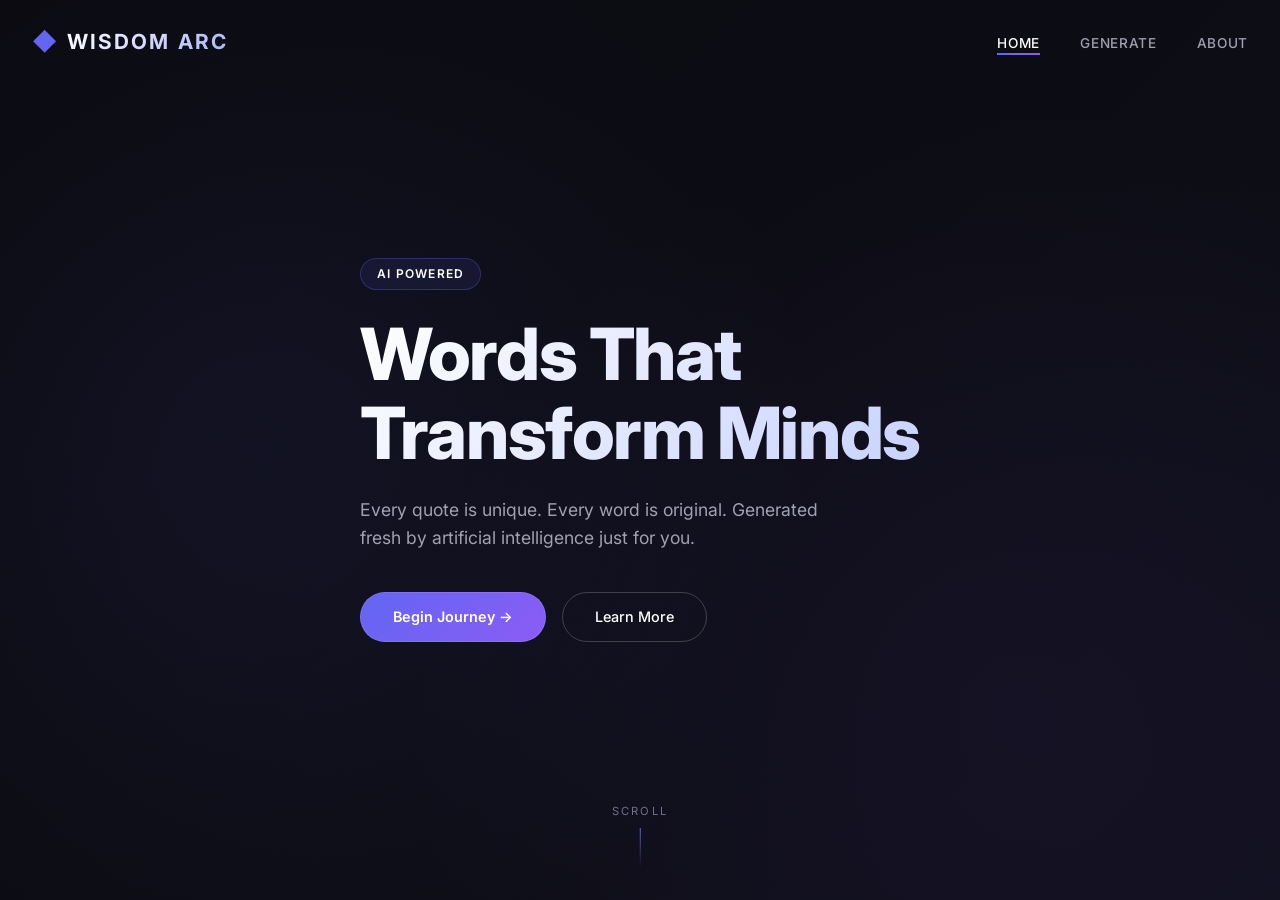
==== index.html @ d0ecbc01 "Initial commit - Wisdom Arc project" ====
<!DOCTYPE html>
<html lang="en">
<head>
    <meta charset="UTF-8">
    <meta name="viewport" content="width=device-width, initial-scale=1.0">
    <title>Wisdom Arc | AI Quote Generator</title>
    <link rel="stylesheet" href="css/style.css">
    <link href="https://fonts.googleapis.com/css2?family=Inter:opsz,wght@14..32,300;400;500;600;700;800&display=swap" rel="stylesheet">
</head>
<body>

    <nav class="navbar">
        <div class="nav-container">
            <div class="logo">
                <span class="logo-icon">◆</span>
                <span class="logo-text">WISDOM ARC</span>
            </div>
            <ul class="nav-links">
                <li><a href="index.html" class="active">HOME</a></li>
                <li><a href="generate.html">GENERATE</a></li>
                <li><a href="about.html">ABOUT</a></li>
            </ul>
        </div>
    </nav>

    <section class="hero">
        <div class="hero-overlay"></div>
        <div class="hero-content">
            <div class="hero-badge">AI POWERED</div>
            <h1 class="hero-title">Words That<br>Transform Minds</h1>
            <p class="hero-subtitle">Every quote is unique. Every word is original. Generated fresh by artificial intelligence just for you.</p>
            <div class="hero-buttons">
                <a href="generate.html" class="btn-primary">Begin Journey →</a>
                <a href="about.html" class="btn-secondary">Learn More</a>
            </div>
        </div>
        <div class="hero-scroll">
            <span>SCROLL</span>
            <div class="scroll-line"></div>
        </div>
    </section>

    <script>
        window.addEventListener('scroll', () => {
            const navbar = document.querySelector('.navbar');
            if (window.scrollY > 50) {
                navbar.classList.add('scrolled');
            } else {
                navbar.classList.remove('scrolled');
            }
        });
    </script>
</body>
</html>
---- css/style.css ----
* {
    margin: 0;
    padding: 0;
    box-sizing: border-box;
}

body {
    font-family: 'Inter', sans-serif;
    background: #0a0a0f;
    color: #ffffff;
    line-height: 1.5;
    overflow-x: hidden;
}

::-webkit-scrollbar {
    width: 8px;
}

::-webkit-scrollbar-track {
    background: #1a1a20;
}

::-webkit-scrollbar-thumb {
    background: #3b3b45;
    border-radius: 4px;
}

::-webkit-scrollbar-thumb:hover {
    background: #6366f1;
}

.navbar {
    position: fixed;
    top: 0;
    width: 100%;
    padding: 1.5rem 0;
    z-index: 1000;
    transition: all 0.4s ease;
    background: transparent;
}

.navbar.scrolled {
    background: rgba(10, 10, 15, 0.95);
    backdrop-filter: blur(20px);
    border-bottom: 1px solid rgba(255, 255, 255, 0.05);
    padding: 1rem 0;
}

.nav-container {
    max-width: 1280px;
    margin: 0 auto;
    padding: 0 2rem;
    display: flex;
    justify-content: space-between;
    align-items: center;
}

.logo {
    display: flex;
    align-items: center;
    gap: 0.5rem;
    font-size: 1.3rem;
    font-weight: 700;
    letter-spacing: 0.1em;
}

.logo-icon {
    font-size: 1.5rem;
    color: #6366f1;
}

.logo-text {
    background: linear-gradient(135deg, #ffffff, #a5b4fc);
    -webkit-background-clip: text;
    background-clip: text;
    color: transparent;
}

.nav-links {
    display: flex;
    gap: 2.5rem;
    list-style: none;
}

.nav-links a {
    color: #a0a0b0;
    text-decoration: none;
    font-weight: 500;
    font-size: 0.85rem;
    letter-spacing: 0.05em;
    transition: color 0.3s ease;
    position: relative;
    padding-bottom: 0.25rem;
}

.nav-links a::after {
    content: '';
    position: absolute;
    bottom: 0;
    left: 0;
    width: 0;
    height: 2px;
    background: linear-gradient(90deg, #6366f1, #8b5cf6);
    transition: width 0.3s ease;
}

.nav-links a:hover::after,
.nav-links a.active::after {
    width: 100%;
}

.nav-links a:hover,
.nav-links a.active {
    color: #ffffff;
}

.hero {
    min-height: 100vh;
    display: flex;
    align-items: center;
    position: relative;
    background: linear-gradient(135deg, #0a0a0f 0%, #0f0f1a 100%);
}

.hero-overlay {
    position: absolute;
    top: 0;
    left: 0;
    width: 100%;
    height: 100%;
    background: radial-gradient(circle at 20% 50%, rgba(99, 102, 241, 0.08) 0%, transparent 50%),
                radial-gradient(circle at 80% 80%, rgba(139, 92, 246, 0.06) 0%, transparent 50%);
    pointer-events: none;
}

.hero-content {
    max-width: 1280px;
    margin: 0 auto;
    padding: 0 2rem;
    position: relative;
    z-index: 2;
}

.hero-badge {
    display: inline-block;
    padding: 0.35rem 1rem;
    background: rgba(99, 102, 241, 0.1);
    border: 1px solid rgba(99, 102, 241, 0.3);
    border-radius: 100px;
    font-size: 0.75rem;
    font-weight: 600;
    letter-spacing: 0.1em;
    margin-bottom: 1.5rem;
    backdrop-filter: blur(4px);
}

.hero-title {
    font-size: 4.5rem;
    font-weight: 800;
    line-height: 1.1;
    letter-spacing: -0.02em;
    margin-bottom: 1.5rem;
    background: linear-gradient(135deg, #ffffff 0%, #c7d2fe 100%);
    -webkit-background-clip: text;
    background-clip: text;
    color: transparent;
}

.hero-subtitle {
    font-size: 1.1rem;
    color: #a0a0b0;
    max-width: 500px;
    margin-bottom: 2.5rem;
    line-height: 1.6;
}

.hero-buttons {
    display: flex;
    gap: 1rem;
    flex-wrap: wrap;
}

.btn-primary {
    display: inline-flex;
    align-items: center;
    gap: 0.5rem;
    padding: 0.8rem 2rem;
    background: linear-gradient(135deg, #6366f1, #8b5cf6);
    border-radius: 100px;
    text-decoration: none;
    color: white;
    font-weight: 600;
    font-size: 0.9rem;
    transition: all 0.3s ease;
    border: 1px solid rgba(255, 255, 255, 0.1);
}

.btn-primary:hover {
    transform: translateY(-2px);
    box-shadow: 0 10px 30px rgba(99, 102, 241, 0.3);
    gap: 0.75rem;
}

.btn-secondary {
    display: inline-flex;
    align-items: center;
    padding: 0.8rem 2rem;
    background: transparent;
    border: 1px solid rgba(255, 255, 255, 0.2);
    border-radius: 100px;
    text-decoration: none;
    color: white;
    font-weight: 500;
    font-size: 0.9rem;
    transition: all 0.3s ease;
}

.btn-secondary:hover {
    border-color: #6366f1;
    background: rgba(99, 102, 241, 0.1);
    transform: translateY(-2px);
}

.hero-scroll {
    position: absolute;
    bottom: 2rem;
    left: 50%;
    transform: translateX(-50%);
    display: flex;
    flex-direction: column;
    align-items: center;
    gap: 0.5rem;
    font-size: 0.7rem;
    color: #707090;
    letter-spacing: 0.2em;
}

.scroll-line {
    width: 1px;
    height: 40px;
    background: linear-gradient(180deg, #6366f1, transparent);
}

.generator-main {
    min-height: 100vh;
    background: linear-gradient(135deg, #0a0a0f 0%, #0f0f1a 100%);
    padding-top: 6rem;
}

.generator-container {
    max-width: 900px;
    margin: 0 auto;
    padding: 2rem;
}

.generator-card {
    background: rgba(20, 20, 30, 0.6);
    backdrop-filter: blur(20px);
    border-radius: 2rem;
    border: 1px solid rgba(255, 255, 255, 0.08);
    padding: 3rem;
    box-shadow: 0 25px 50px -12px rgba(0, 0, 0, 0.5);
}

.card-header {
    text-align: center;
    margin-bottom: 2.5rem;
}

.card-header h1 {
    font-size: 2.2rem;
    font-weight: 700;
    background: linear-gradient(135deg, #ffffff, #a5b4fc);
    -webkit-background-clip: text;
    background-clip: text;
    color: transparent;
    margin-bottom: 0.5rem;
}

.card-header p {
    color: #9090a0;
    font-size: 0.9rem;
}

.quote-box {
    background: rgba(0, 0, 0, 0.4);
    border-radius: 1.5rem;
    padding: 2.5rem;
    margin-bottom: 2rem;
    border-left: 3px solid #6366f1;
    position: relative;
}

.quote-icon {
    font-size: 4rem;
    color: rgba(99, 102, 241, 0.2);
    position: absolute;
    top: 1rem;
    left: 1.5rem;
    font-family: serif;
}

.quote-text {
    font-size: 1.3rem;
    line-height: 1.6;
    color: #e0e0f0;
    font-weight: 400;
    margin-bottom: 1rem;
    padding-left: 1.5rem;
    min-height: 120px;
}

.quote-author {
    text-align: right;
    color: #8b5cf6;
    font-weight: 500;
    font-size: 0.9rem;
    letter-spacing: 0.02em;
    padding-left: 1.5rem;
}

.generate-button {
    width: 100%;
    padding: 1rem;
    background: linear-gradient(135deg, #6366f1, #8b5cf6);
    border: none;
    border-radius: 100px;
    color: white;
    font-size: 1rem;
    font-weight: 600;
    cursor: pointer;
    transition: all 0.3s ease;
}

.generate-button:hover {
    transform: scale(1.02);
    box-shadow: 0 10px 30px rgba(99, 102, 241, 0.4);
}

.generate-button:disabled {
    opacity: 0.6;
    transform: none;
    cursor: not-allowed;
}

.about-main {
    min-height: 100vh;
    background: linear-gradient(135deg, #0a0a0f 0%, #0f0f1a 100%);
    padding-top: 6rem;
}

.about-container {
    max-width: 900px;
    margin: 0 auto;
    padding: 2rem;
}

.about-card {
    background: rgba(20, 20, 30, 0.6);
    backdrop-filter: blur(20px);
    border-radius: 2rem;
    border: 1px solid rgba(255, 255, 255, 0.08);
    padding: 3rem;
}

.about-card h1 {
    font-size: 2.2rem;
    font-weight: 700;
    background: linear-gradient(135deg, #ffffff, #a5b4fc);
    -webkit-background-clip: text;
    background-clip: text;
    color: transparent;
    margin-bottom: 2rem;
    text-align: center;
}

.about-section {
    margin-bottom: 2rem;
}

.about-section h2 {
    font-size: 1.3rem;
    color: #c7d2fe;
    margin-bottom: 0.75rem;
    font-weight: 600;
}

.about-section p {
    color: #a0a0b0;
    line-height: 1.7;
}

.tech-grid {
    display: flex;
    flex-wrap: wrap;
    gap: 0.75rem;
    margin-top: 1rem;
}

.tech-item {
    background: rgba(99, 102, 241, 0.15);
    border: 1px solid rgba(99, 102, 241, 0.3);
    padding: 0.4rem 1.2rem;
    border-radius: 100px;
    font-size: 0.85rem;
    color: #a5b4fc;
    font-weight: 500;
}

.about-footer {
    text-align: center;
    margin-top: 2.5rem;
    padding-top: 1.5rem;
    border-top: 1px solid rgba(255, 255, 255, 0.05);
}

@media (max-width: 768px) {
    .hero-title {
        font-size: 2.5rem;
    }
    
    .generator-card {
        padding: 1.5rem;
    }
    
    .about-card {
        padding: 1.5rem;
    }
    
    .quote-text {
        font-size: 1rem;
    }
    
    .nav-links {
        gap: 1.2rem;
    }
    
    .nav-container {
        padding: 0 1rem;
    }
}
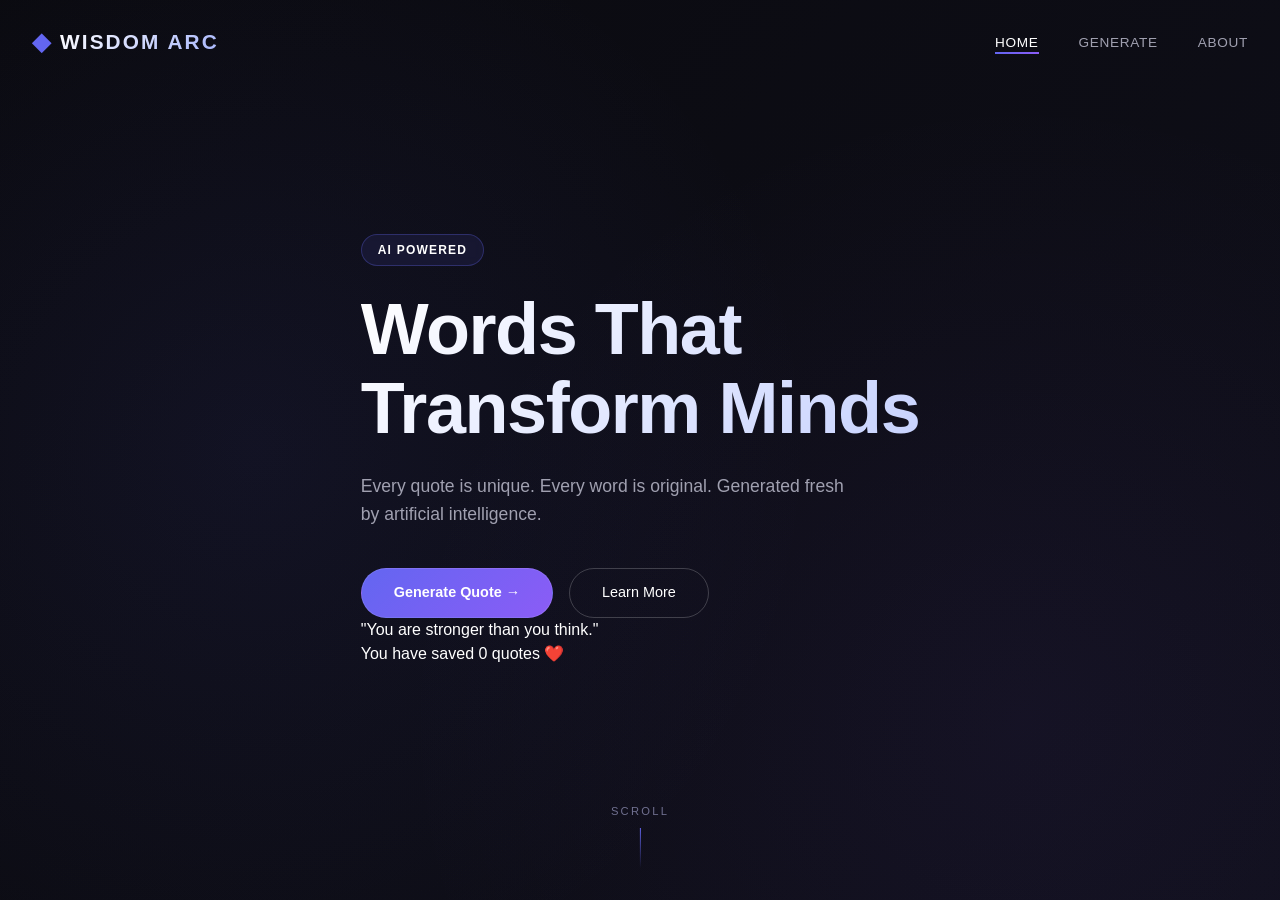
==== commit 4e4b6a4b: "Update index.html" ====
--- a/index.html
+++ b/index.html
@@ -5,7 +5,6 @@
     <meta name="viewport" content="width=device-width, initial-scale=1.0">
     <title>Wisdom Arc | AI Quote Generator</title>
     <link rel="stylesheet" href="css/style.css">
-    <link href="https://fonts.googleapis.com/css2?family=Inter:opsz,wght@14..32,300;400;500;600;700;800&display=swap" rel="stylesheet">
 </head>
 <body>
 
@@ -23,24 +22,48 @@
         </div>
     </nav>
 
+    <!-- HERO SECTION -->
     <section class="hero">
         <div class="hero-overlay"></div>
+
         <div class="hero-content">
             <div class="hero-badge">AI POWERED</div>
-            <h1 class="hero-title">Words That<br>Transform Minds</h1>
-            <p class="hero-subtitle">Every quote is unique. Every word is original. Generated fresh by artificial intelligence just for you.</p>
+
+            <h1 class="hero-title">
+                Words That<br>Transform Minds
+            </h1>
+
+            <p class="hero-subtitle">
+                Every quote is unique. Every word is original.
+                Generated fresh by artificial intelligence.
+            </p>
+
             <div class="hero-buttons">
-                <a href="generate.html" class="btn-primary">Begin Journey →</a>
+                <a href="generate.html" class="btn-primary">Generate Quote →</a>
                 <a href="about.html" class="btn-secondary">Learn More</a>
             </div>
+
+            <!-- ✨ FEATURED QUOTE -->
+            <div class="featured-quote">
+                <p id="featuredQuote">"Loading inspiration..."</p>
+            </div>
+
+            <!-- ✨ USER STATS -->
+            <div class="user-stats">
+                <p>You have saved <span id="quoteCount">0</span> quotes ❤️</p>
+            </div>
+
         </div>
+
         <div class="hero-scroll">
             <span>SCROLL</span>
             <div class="scroll-line"></div>
         </div>
     </section>
 
+    <!-- JS -->
     <script>
+        // Navbar scroll effect
         window.addEventListener('scroll', () => {
             const navbar = document.querySelector('.navbar');
             if (window.scrollY > 50) {
@@ -49,6 +72,30 @@
                 navbar.classList.remove('scrolled');
             }
         });
+
+        // ✨ RANDOM FEATURED QUOTE
+        const quotes = [
+            "Your mindset shapes your reality.",
+            "Discipline beats motivation.",
+            "Dream big. Start small. Act now.",
+            "Consistency creates greatness.",
+            "You are stronger than you think."
+        ];
+
+        function loadFeaturedQuote() {
+            const random = quotes[Math.floor(Math.random() * quotes.length)];
+            document.getElementById("featuredQuote").innerText = `"${random}"`;
+        }
+
+        // ✨ COUNT SAVED QUOTES
+        function updateQuoteCount() {
+            let saved = JSON.parse(localStorage.getItem("quotes")) || [];
+            document.getElementById("quoteCount").innerText = saved.length;
+        }
+
+        loadFeaturedQuote();
+        updateQuoteCount();
     </script>
+
 </body>
-</html>+</html>
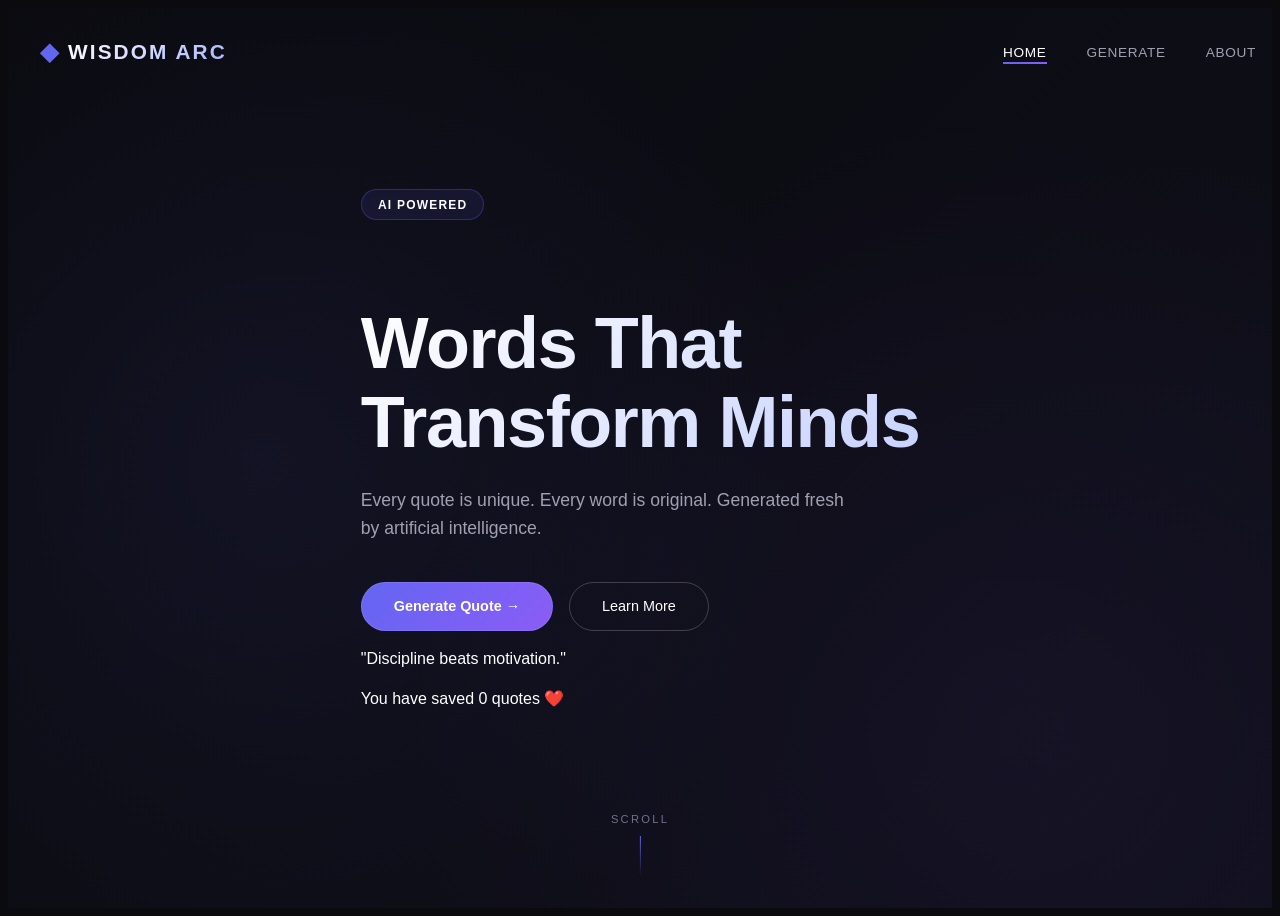
==== commit 2847ab9c: "Update index.html" ====
--- a/index.html
+++ b/index.html
@@ -4,7 +4,7 @@
     <meta charset="UTF-8">
     <meta name="viewport" content="width=device-width, initial-scale=1.0">
     <title>Wisdom Arc | AI Quote Generator</title>
-    <link rel="stylesheet" href="css/style.css">
+    <link rel="stylesheet" href="./css/style.css">
 </head>
 <body>
 
--- a/css/style.css
+++ b/css/style.css
@@ -1,3 +1,4 @@
+@@ -0,0 +1,441 @@
 * {
     margin: 0;
     padding: 0;
@@ -438,4 +439,48 @@
     .nav-container {
         padding: 0 1rem;
     }
-}+}
+/* 🔥 NEW FEATURES (SAFE ADD) */
+
+#quoteText, #quoteAuthor {
+    transition: opacity 0.3s ease;
+}
+
+/* user input */
+.user-section {
+    margin-top: 30px;
+}
+
+.user-section textarea {
+    width: 100%;
+    height: 80px;
+    padding: 10px;
+    border-radius: 8px;
+    margin-top: 10px;
+    border: none;
+    outline: none;
+}
+
+/* saved quotes */
+.saved-section {
+    margin-top: 30px;
+}
+
+.saved-quote {
+    background: rgba(255,255,255,0.05);
+    padding: 12px;
+    margin: 10px 0;
+    border-radius: 10px;
+    display: flex;
+    justify-content: space-between;
+    align-items: center;
+}
+
+.saved-quote button {
+    background: #ff4d4d;
+    border: none;
+    padding: 6px 10px;
+    border-radius: 6px;
+    color: white;
+    cursor: pointer;
+}
